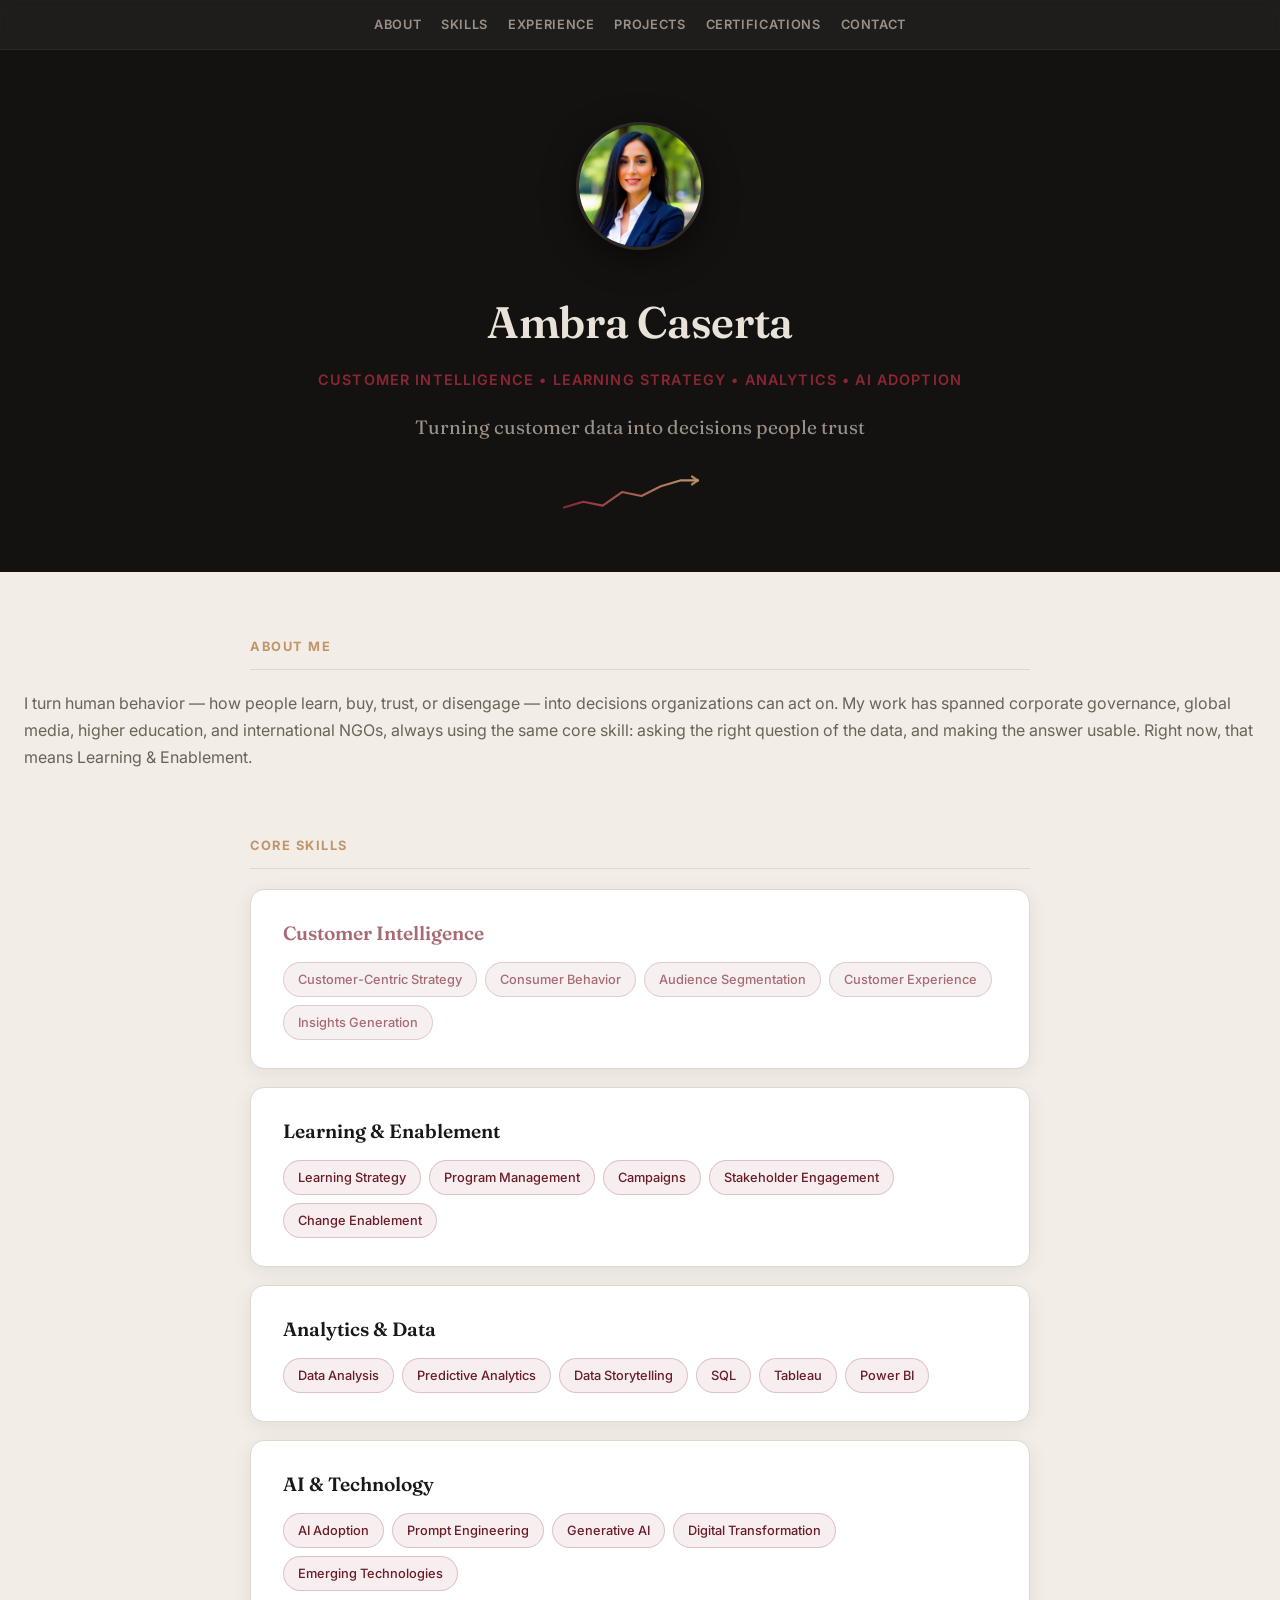
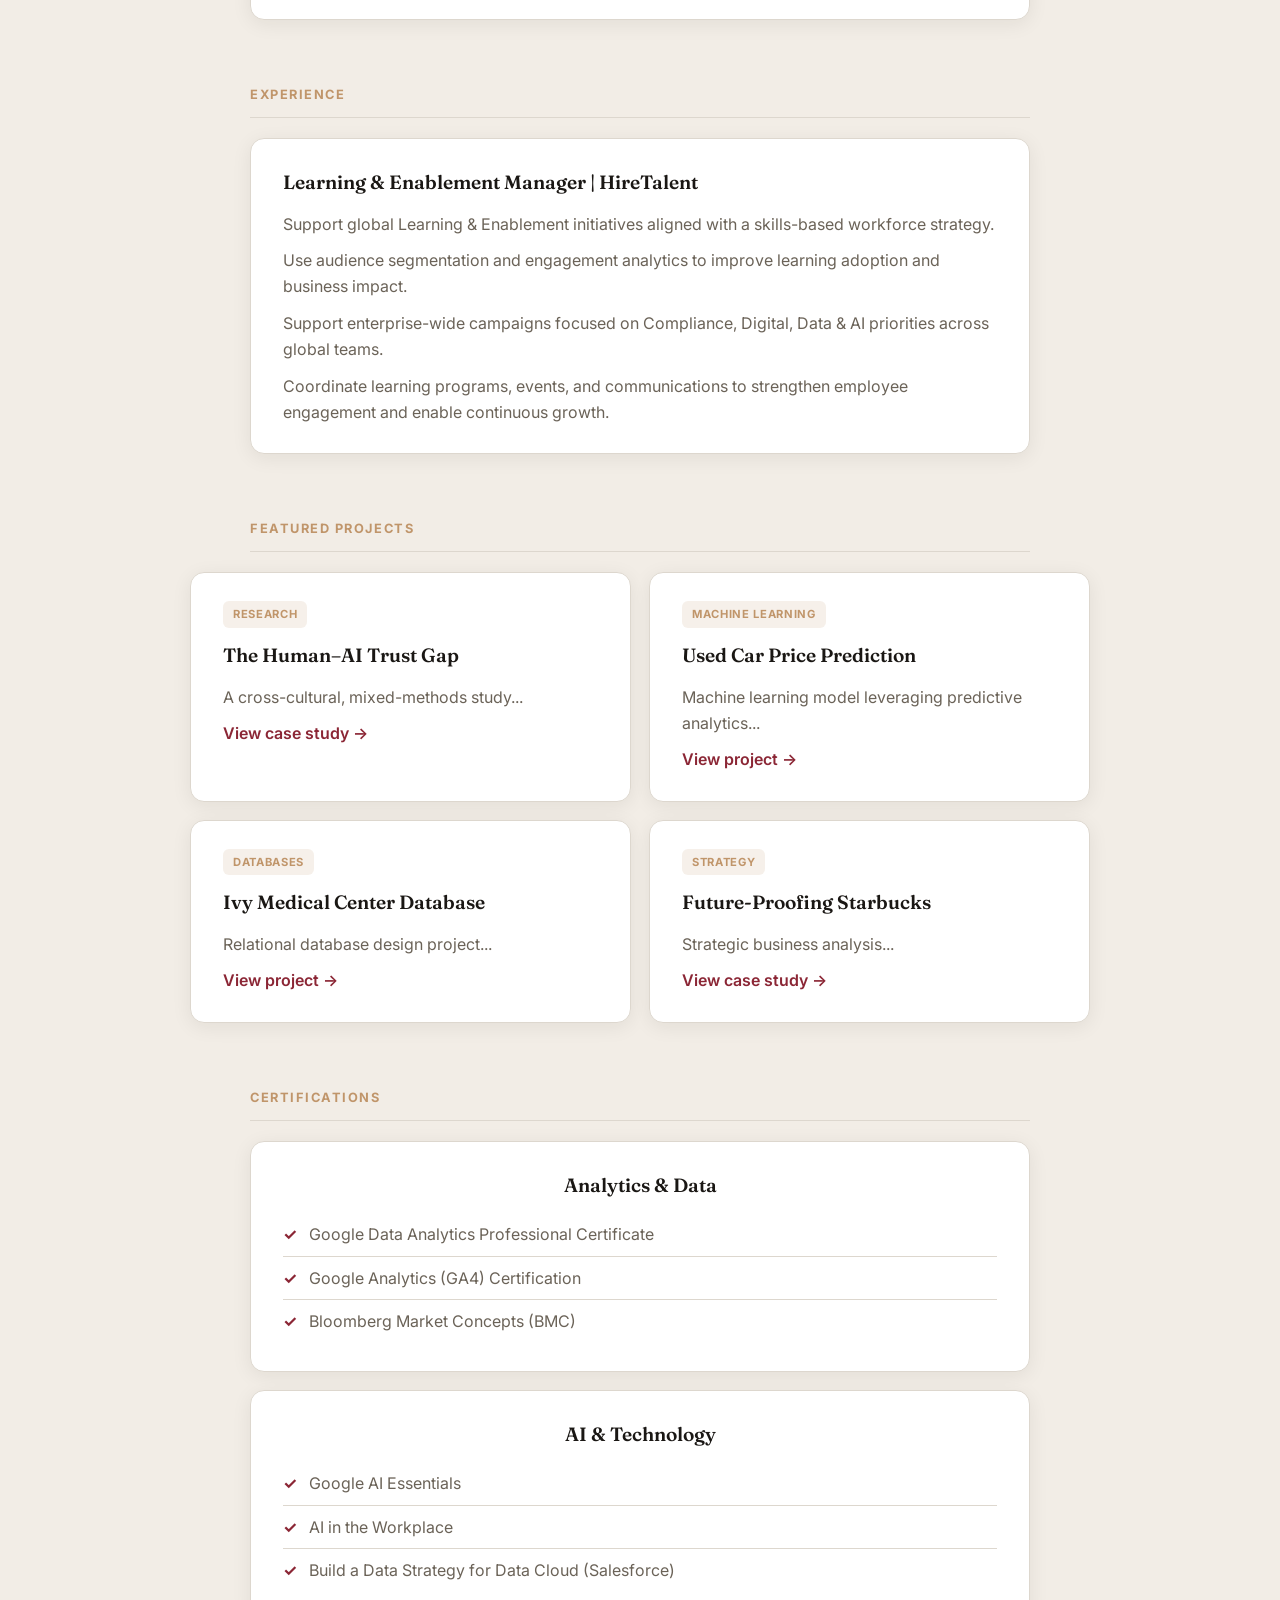
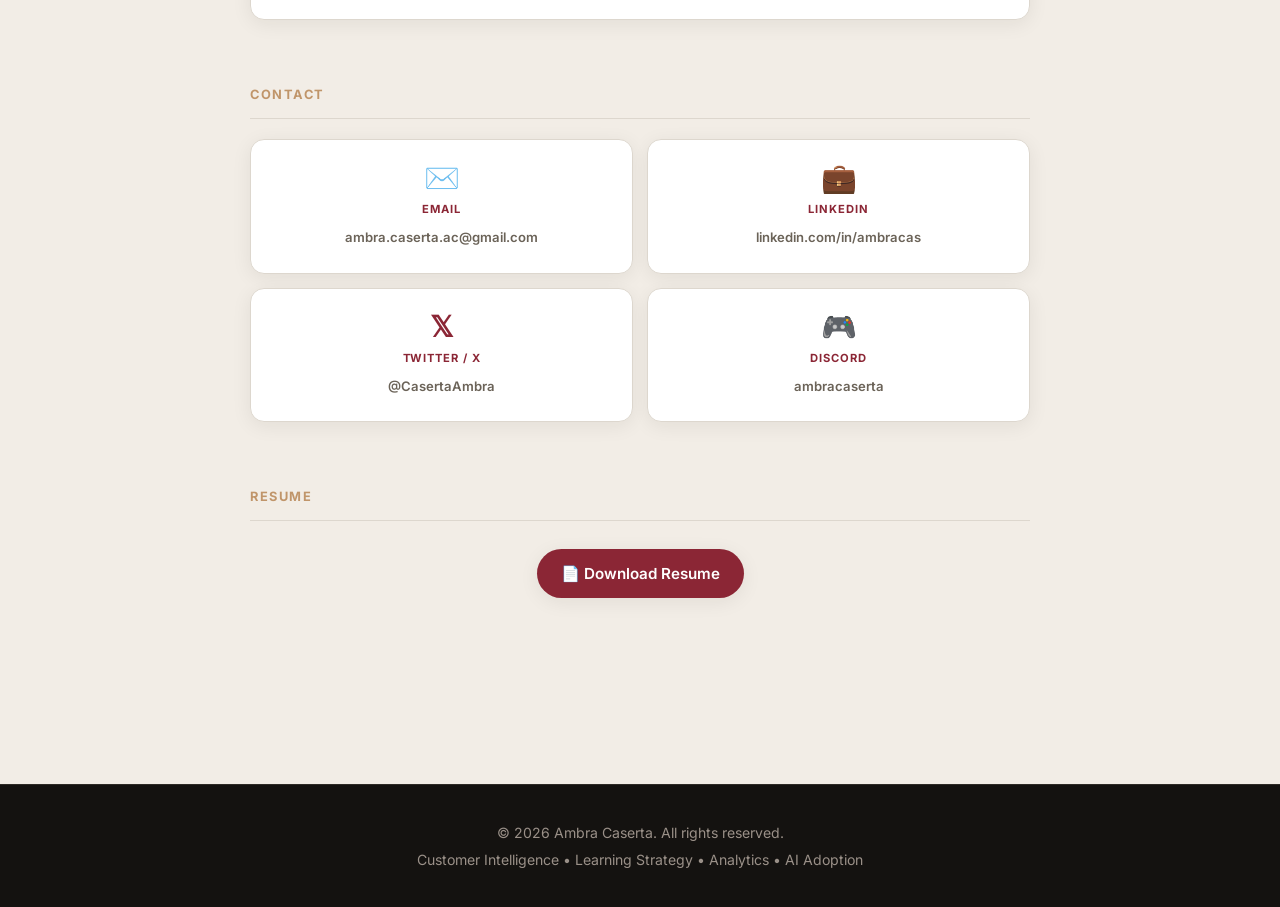
==== index.html @ 7930b27f "Update index.html" ====
<!DOCTYPE html>
<html lang="en">
<head>
  <meta charset="UTF-8">
  <meta name="viewport" content="width=device-width, initial-scale=1.0">
  <title>Ambra Caserta Portfolio</title>
  <link rel="stylesheet" href="styles.css">
</head>
<body>

  <!-- ── Navigation ── -->
  <nav class="site-nav">
    <div class="nav-inner">
      <div class="nav-links">
        <a href="#about">About</a>
        <a href="#skills">Skills</a>
        <a href="#experience">Experience</a>
        <a href="#projects">Projects</a>
        <a href="#certifications">Certifications</a>
        <a href="#contact">Contact</a>
      </div>
    </div>
  </nav>

  <!-- ── Hero (dark band) ── -->
  <div class="hero" id="top">
    <div class="hero-inner">
      <img src="HeadShot.png" alt="Ambra Caserta" class="profile-pic">
      <h1>Ambra Caserta</h1>
      <h2>Customer Intelligence • Learning Strategy • Analytics • AI Adoption</h2>
      <p>Turning customer data into decisions people trust</p>
    </div>
  </div>

  <!-- ── Light content area ── -->
  <div class="content-wrap">

    <!-- About -->
    <h3 id="about">About Me</h3>
    <div class="about-card">
  <p>I turn human behavior — how people learn, buy, trust, or disengage — into 
  decisions organizations can act on. My work has spanned corporate governance, 
  global media, higher education, and international NGOs, always using the same 
  core skill: asking the right question of the data, and making the answer 
  usable. Right now, that means Learning & Enablement.</p>
</div>

    <!-- Skills -->
<h3 id="skills">Core Skills</h3>

<!-- Customer Intelligence card — unique id for color targeting -->
<div class="project-card skills-card" id="skills-ci">
  <h4>Customer Intelligence</h4>
  <div class="pill-group">
    <span class="pill">Customer-Centric Strategy</span>
    <span class="pill">Consumer Behavior</span>
    <span class="pill">Audience Segmentation</span>
    <span class="pill">Customer Experience</span>
    <span class="pill">Insights Generation</span>
  </div>
</div>

    <div class="project-card skills-card">
      <h4>Learning &amp; Enablement</h4>
      <div class="pill-group">
        <span class="pill">Learning Strategy</span>
        <span class="pill">Program Management</span>
        <span class="pill">Campaigns</span>
        <span class="pill">Stakeholder Engagement</span>
        <span class="pill">Change Enablement</span>
      </div>
    </div>
    <div class="project-card skills-card">
      <h4>Analytics &amp; Data</h4>
      <div class="pill-group">
        <span class="pill">Data Analysis</span>
        <span class="pill">Predictive Analytics</span>
        <span class="pill">Data Storytelling</span>
        <span class="pill">SQL</span>
        <span class="pill">Tableau</span>
        <span class="pill">Power BI</span>
      </div>
    </div>
    <div class="project-card skills-card">
      <h4>AI &amp; Technology</h4>
      <div class="pill-group">
        <span class="pill">AI Adoption</span>
        <span class="pill">Prompt Engineering</span> 
        <span class="pill">Generative AI</span>
        <span class="pill">Digital Transformation</span>
        <span class="pill">Emerging Technologies</span>
      </div>
    </div>

    <!-- Experience -->
    <h3 id="experience">Experience</h3>
    <div class="project-card">
      <h4>Learning &amp; Enablement Manager | HireTalent</h4>
      <p>Support global Learning &amp; Enablement initiatives aligned with a skills-based workforce strategy.</p>
      <p>Use audience segmentation and engagement analytics to improve learning adoption and business impact.</p>
      <p>Support enterprise-wide campaigns focused on Compliance, Digital, Data &amp; AI priorities across global teams.</p>
      <p>Coordinate learning programs, events, and communications to strengthen employee engagement and enable continuous growth.</p>
    </div>

     <!-- Projects -->
<h3 id="projects">Featured Projects</h3>
<div class="project-grid">

  <div class="project-card">
    <span class="tag">Research</span>
    <h4>The Human–AI Trust Gap</h4>
    <p>A cross-cultural, mixed-methods study...</p>
    <p><a href="projects/human-ai-trust-gap.html">View case study →</a></p>
  </div>

  <div class="project-card">
    <span class="tag">Machine Learning</span>
    <h4>Used Car Price Prediction</h4>
    <p>Machine learning model leveraging predictive analytics...</p>
    <p><a href="projects/Used-Car-Price-Prediction.html">View project →</a></p>
  </div>

  <div class="project-card">
    <span class="tag">Databases</span>
    <h4>Ivy Medical Center Database</h4>
    <p>Relational database design project...</p>
    <p><a href="projects/Ivy-Medical-Center-Database.html">View project →</a></p>
  </div>

  <div class="project-card">
    <span class="tag">Strategy</span>
    <h4>Future-Proofing Starbucks</h4>
    <p>Strategic business analysis...</p>
    <p><a href="projects/Future-Proofing-Starbucks.html">View case study →</a></p>
  </div>

</div>


    <!-- Certifications -->
    <h3 id="certifications">Certifications</h3>
    <div class="project-card">
      <h4>Analytics &amp; Data</h4>
      <ul>
        <li>Google Data Analytics Professional Certificate</li>
        <li>Google Analytics (GA4) Certification</li>
        <li>Bloomberg Market Concepts (BMC)</li>
      </ul>
    </div>
    <div class="project-card">
      <h4>AI &amp; Technology</h4>
      <ul>
        <li>Google AI Essentials</li>
        <li>AI in the Workplace</li>
        <li>Build a Data Strategy for Data Cloud (Salesforce)</li>
      </ul>
    </div>

    <!-- Contact -->
    <h3 id="contact">Contact</h3>
    <div class="contact-grid">
      <a href="mailto:ambra.caserta.ac@gmail.com" class="contact-card">
        <span class="contact-icon">✉️</span>
        <span class="contact-label">Email</span>
        <span class="contact-value">ambra.caserta.ac@gmail.com</span>
      </a>
      <a href="https://www.linkedin.com/in/ambracas/" target="_blank" rel="noopener noreferrer" class="contact-card">
        <span class="contact-icon">💼</span>
        <span class="contact-label">LinkedIn</span>
        <span class="contact-value">linkedin.com/in/ambracas</span>
      </a>
      <a href="https://twitter.com/CasertaAmbra" target="_blank" rel="noopener noreferrer" class="contact-card">
        <span class="contact-icon">𝕏</span>
        <span class="contact-label">Twitter / X</span>
        <span class="contact-value">@CasertaAmbra</span>
      </a>
      <a href="https://discord.com/users/ambracaserta" target="_blank" rel="noopener noreferrer" class="contact-card">
        <span class="contact-icon">🎮</span>
        <span class="contact-label">Discord</span>
        <span class="contact-value">ambracaserta</span>
      </a>
    </div>

    <!-- Resume -->
    <h3>Resume</h3>
    <p>
      <a href="AmbraCaserta_Resume.pdf" download>📄 Download Resume</a>
    </p>

  </div><!-- end .content-wrap -->

  <footer>
    <p>© 2026 Ambra Caserta. All rights reserved.</p>
    <p>Customer Intelligence • Learning Strategy • Analytics • AI Adoption</p>
  </footer>

  <script src="script.js" defer></script>
</body>
</html>
---- styles.css ----
/* ===========================================================
   Ambra Caserta — Portfolio Stylesheet
   Theme: dark ink + warm parchment, balanced
   =========================================================== */

@import url('https://fonts.googleapis.com/css2?family=Fraunces:opsz,ital,wght@9..144,0,400;9..144,0,600;9..144,1,400;9..144,1,600&family=Inter:wght@400;500;600;700&display=swap');

:root {
  /* ── Core palette ── */
  --bg:           #F2EDE6;        /* warm parchment — light sections */
  --bg-dark:      #141210;        /* near black — dark sections */
  --bg-card:      #FFFFFF;        /* card surface on light bg */
  --bg-card-dark: #1e1b18;        /* card surface on dark bg */

  /* ── Text ── */
  --ink:          #1a1714;        /* primary text on light */
  --ink-light:    #e8e2d9;        /* primary text on dark */
  --ink-soft:     #6b6358;        /* secondary text on light */
  --ink-soft-dark:#9a9088;        /* secondary text on dark */

  /* ── Accents ── */
  --crimson:      #8b2635;        /* deep rose/crimson */
  --crimson-dark: #6b1c28;        /* hover crimson */
  --amber:        #c0956a;        /* warm sand accent */

  /* ── Borders & shadows ── */
  --border:       #ddd7ce;        /* light section border */
  --border-dark:  #2e2a26;        /* dark section border */
  --shadow:       0 4px 20px rgba(26, 23, 20, 0.07);
  --shadow-hover: 0 10px 30px rgba(26, 23, 20, 0.13);

  --radius:       14px;
  --max-width:    780px;
}

* {
  box-sizing: border-box;
}

body {
  margin: 0;
  padding: 0;
  background: var(--bg);
  color: var(--ink);
  font-family: 'Inter', -apple-system, BlinkMacSystemFont, sans-serif;
  line-height: 1.65;
  font-size: 16px;
}

/* ── Main content wrapper (light sections) ── */
.content-wrap {
  padding: 0 24px 80px;
}

/* ============================================================
   HERO — dark band
   ============================================================ */

.hero {
  background: var(--bg-dark);
  color: var(--ink-light);
  padding: 72px 24px 56px;
  text-align: center;
  position: relative;
}

.hero-inner {
  max-width: var(--max-width);
  margin: 0 auto;
}

.profile-pic {
  width: 128px;
  height: 128px;
  border-radius: 50%;
  object-fit: cover;
  border: 3px solid #2e2a26;
  box-shadow: 0 8px 32px rgba(0,0,0,0.5);
  margin-bottom: 28px;
}

.hero h1 {
  font-family: 'Fraunces', Georgia, serif;
  font-size: 2.75rem;
  font-weight: 600;
  margin: 0 0 10px;
  letter-spacing: -0.01em;
  color: var(--ink-light);
}

.hero h2 {
  font-family: 'Inter', sans-serif;
  font-size: 0.9rem;
  font-weight: 600;
  text-transform: uppercase;
  letter-spacing: 0.08em;
  color: var(--crimson);
  margin: 0 0 20px;
  text-align: center;
  width: 100%;
}

.hero > .hero-inner > p {
  font-family: 'Fraunces', Georgia, serif;
  font-style: normal;
  font-size: 1.2rem;
  color: var(--ink-soft-dark);
  max-width: 480px;
  margin: 0 auto;
}

/* ============================================================
   STICKY NAV — dark
   ============================================================ */

.site-nav {
  position: sticky;
  top: 0;
  z-index: 100;
  background: rgba(20, 18, 16, 0.95);
  backdrop-filter: blur(6px);
  border-bottom: 1px solid var(--border-dark);
}

.nav-inner {
  max-width: var(--max-width);
  margin: 0 auto;
  padding: 14px 24px;
  display: flex;
  align-items: center;
  justify-content: center;
}

.nav-brand {
  font-family: 'Fraunces', Georgia, serif;
  font-weight: 600;
  font-size: 1.1rem;
  color: var(--ink-light);
  border-bottom: none;
}

.nav-links {
  display: flex;
  gap: 20px;
  overflow-x: auto;
}

.nav-links a {
  font-family: 'Inter', sans-serif;
  font-size: 0.8rem;
  font-weight: 600;
  text-transform: uppercase;
  letter-spacing: 0.05em;
  color: var(--ink-soft-dark);
  border-bottom: none;
  white-space: nowrap;
  text-decoration: none;
  transition: color 0.2s ease;
}

.nav-links a:hover {
  color: var(--crimson);
}

h3, .hero {
  scroll-margin-top: 76px;
}

/* ============================================================
   SECTION HEADINGS — light bg
   ============================================================ */
h3 {
  max-width: var(--max-width);
  margin: 64px auto 20px;
  font-family: 'Inter', sans-serif;
  font-size: 0.8rem;
  font-weight: 700;
  text-transform: uppercase;
  letter-spacing: 0.12em;
  color: var(--amber);
  padding-bottom: 12px;
  border-bottom: 1px solid var(--border);
}

/* ============================================================
   CARDS — on light background
   ============================================================ */

.project-card {
  max-width: var(--max-width);
  margin: 0 auto 18px;
  background: var(--bg-card);
  border: 1px solid var(--border);
  border-radius: var(--radius);
  padding: 28px 32px;
  box-shadow: var(--shadow);
  transition: box-shadow 0.25s ease, transform 0.25s ease;
}

.project-card:hover {
  box-shadow: var(--shadow-hover);
  transform: translateY(-2px);
}

.project-card h4 {
  font-family: 'Fraunces', Georgia, serif;
  font-size: 1.2rem;
  font-weight: 600;
  margin: 0 0 12px;
  color: var(--ink);
}

.project-card p {
  font-style: normal;
  font-family: 'Inter', sans-serif;
  color: var(--ink-soft);
  margin: 0 0 10px;
}

.project-card p:last-child {
  margin-bottom: 0;
}

/* ============================================================
   ABOUT / CONTACT body paragraphs
   ============================================================ */

.content-wrap > p {
  max-width: var(--max-width);
  margin: 0 auto 18px;
  color: var(--ink-soft);
  background: var(--bg-card);
  border: 1px solid var(--border);
  border-radius: var(--radius);
  padding: 24px 32px;
  box-shadow: var(--shadow);
  font-style: normal;
  font-family: 'Inter', sans-serif;
}

/* ---------- About card ---------- */
.about-card {
  text-align: center;
}

.about-card p {
  font-style: normal;
  font-family: 'Inter', sans-serif;
  text-align: left;
  font-size: 1rem;
  line-height: 1.7;
  color: var(--ink-soft);
}

/* ============================================================
   LINKS
   ============================================================ */

a {
  color: var(--crimson);
  text-decoration: none;
  font-weight: 600;
  border-bottom: 1px solid transparent;
  transition: color 0.2s ease, border-color 0.2s ease;
}

a:hover {
  color: var(--crimson-dark);
  border-color: var(--crimson-dark);
}

/* Button-style links */
.content-wrap > p:has(> a) {
  background: none;
  border: none;
  box-shadow: none;
  text-align: center;
  padding: 8px 0;
}

.content-wrap > p > a {
  display: inline-flex;
  align-items: center;
  gap: 8px;
  background: var(--crimson);
  color: #fff !important;
  padding: 12px 24px;
  border-radius: 999px;
  font-size: 0.95rem;
  border: none !important;
  box-shadow: var(--shadow);
  transition: background 0.2s ease, box-shadow 0.2s ease, transform 0.2s ease;
}

.content-wrap > p > a:hover {
  background: var(--crimson-dark);
  box-shadow: var(--shadow-hover);
  transform: translateY(-1px);
}

/* ============================================================
   CERTIFICATIONS LIST
   ============================================================ */

.project-card ul {
  list-style: none;
  margin: 0;
  padding: 0;
}

.project-card li {
  position: relative;
  padding: 8px 0 8px 26px;
  color: var(--ink-soft);
  border-bottom: 1px solid var(--border);
}

.project-card li:last-child {
  border-bottom: none;
}

.project-card li::before {
  content: "✓";
  position: absolute;
  left: 0;
  color: var(--crimson);
  font-weight: 700;
}

.cert-group {
  font-family: 'Inter', sans-serif;
  font-size: 0.78rem;
  font-weight: 700;
  text-transform: uppercase;
  letter-spacing: 0.08em;
  color: var(--crimson);
  margin: 20px 0 6px;
}
#certifications ~ .project-card h4 {
  text-align: center;
}

/* ============================================================
   SKILL PILLS
   ============================================================ */

.pill-group {
  display: flex;
  text-align: left;
  justify-content: flex-start;
  flex-wrap: wrap;
  gap: 8px;
}

.pill {
  font-family: 'Inter', sans-serif;
  font-size: 0.8rem;
  font-weight: 500;
  color: var(--crimson-dark);
  background: rgba(139, 38, 53, 0.08);
  border: 1px solid rgba(139, 38, 53, 0.22);
  border-radius: 999px;
  padding: 6px 14px;
}

/* ---------- Customer Intelligence pill color ---------- */
.skills-card:nth-of-type(1) .pill {
  color: #A86B74;
  background: rgba(168, 107, 116, 0.10);
  border: 1px solid rgba(168, 107, 116, 0.28);
}

/* Customer Intelligence card specific color */
#skills-ci .pill {
  color: #A86B74;
  background: rgba(168, 107, 116, 0.10);
  border: 1px solid rgba(168, 107, 116, 0.28);
}

#skills-ci h4 {
  color: #A86B74;
}

/* ============================================================
   PROJECT GRID
   ============================================================ */

.project-grid {
  max-width: 900px;
  margin: 0 auto;
  display: grid;
  grid-template-columns: repeat(2, 1fr);
  gap: 18px;
}

.project-grid .project-card {
  max-width: none;
  margin: 0;
  display: flex;
  flex-direction: column;
}

.tag {
  align-self: flex-start;
  font-family: 'Inter', sans-serif;
  font-size: 0.7rem;
  font-weight: 700;
  text-transform: uppercase;
  letter-spacing: 0.06em;
  color: var(--amber);
  background: rgba(192, 149, 106, 0.14);
  border-radius: 6px;
  padding: 4px 10px;
  margin-bottom: 12px;
}

/* ============================================================
   CONTACT GRID
   ============================================================ */

.contact-grid {
  max-width: var(--max-width);
  margin: 0 auto 18px;
  display: grid;
  grid-template-columns: repeat(2, 1fr);
  gap: 14px;
}

.contact-card {
  display: flex;
  flex-direction: column;
  align-items: center;
  gap: 8px;
  background: var(--bg-card);
  border: 1px solid var(--border);
  border-radius: var(--radius);
  padding: 24px 16px;
  box-shadow: var(--shadow);
  text-align: center;
  text-decoration: none;
  transition: box-shadow 0.25s ease, transform 0.25s ease, border-color 0.25s ease;
}

.contact-card:hover {
  box-shadow: var(--shadow-hover);
  transform: translateY(-3px);
  border-color: var(--crimson);
}

.contact-icon {
  font-size: 1.8rem;
  line-height: 1;
}

.contact-label {
  font-family: 'Inter', sans-serif;
  font-size: 0.7rem;
  font-weight: 700;
  text-transform: uppercase;
  letter-spacing: 0.08em;
  color: var(--crimson);
}

.contact-value {
  font-family: 'Inter', sans-serif;
  font-size: 0.82rem;
  color: var(--ink-soft);
  word-break: break-all;
}

/* ============================================================
   SCROLL REVEAL
   ============================================================ */

.reveal {
  opacity: 0;
  transform: translateY(24px);
  transition: opacity 0.6s ease, transform 0.6s ease;
}

.reveal.is-visible {
  opacity: 1;
  transform: translateY(0);
}

/* ============================================================
   ENTRANCE ANIMATIONS
   ============================================================ */

@keyframes fadeUp {
  from { opacity: 0; transform: translateY(16px); }
  to   { opacity: 1; transform: translateY(0); }
}

.hero-inner > * {
  opacity: 0;
  animation: fadeUp 0.7s ease forwards;
}

.hero-inner > img.profile-pic { animation-delay: 0.05s; }
.hero-inner > h1               { animation-delay: 0.15s; }
.hero-inner > h2               { animation-delay: 0.25s; }
.hero-inner > p                { animation-delay: 0.35s; }
.hero-inner > .sparkline       { animation-delay: 0.50s; }

/* ---------- Sparkline ---------- */

.sparkline {
  display: block;
  width: 160px;
  height: 44px;
  margin: 28px auto 0;
  overflow: visible;
}

.spark-line {
  stroke-dasharray: 260;
  stroke-dashoffset: 260;
  animation: drawLine 1.6s ease forwards;
  animation-delay: 0.8s;
}

.spark-arrow {
  opacity: 0;
  animation: fadeIn 0.3s ease forwards;
  animation-delay: 2.3s;  /* fires exactly when line finishes */
}

@keyframes drawLine {
  to { stroke-dashoffset: 0; }
}

@keyframes fadeIn {
  to { opacity: 1; }
}

/* ============================================================
   FOOTER
   ============================================================ */

footer {
  background: var(--bg-dark);
  color: var(--ink-soft-dark);
  margin-top: 80px;
  padding: 32px 24px;
  text-align: center;
  border-top: 1px solid var(--border-dark);
}

footer p {
  margin: 4px 0;
  font-size: 0.88rem;
}

/* ============================================================
   RESPONSIVE
   ============================================================ */

@media (max-width: 750px) {
  .project-grid {
    grid-template-columns: 1fr;
    max-width: var(--max-width);
  }
  .nav-links { gap: 14px; }
  .contact-grid { grid-template-columns: 1fr; }
}

@media (max-width: 600px) {
  .hero { padding: 48px 24px 40px; }
  .hero h1 { font-size: 2.1rem; }
  .project-card { padding: 22px 20px; }
}

/* ============================================================
   ACCESSIBILITY
   ============================================================ */

a:focus-visible,
:focus-visible {
  outline: 2px solid var(--amber);
  outline-offset: 2px;
}

@media (prefers-reduced-motion: reduce) {
  * { transition: none !important; animation: none !important; }
  .hero-inner > *, .reveal {
    opacity: 1 !important;
    transform: none !important;
  }
  .sparkline path { stroke-dashoffset: 0 !important; }
}
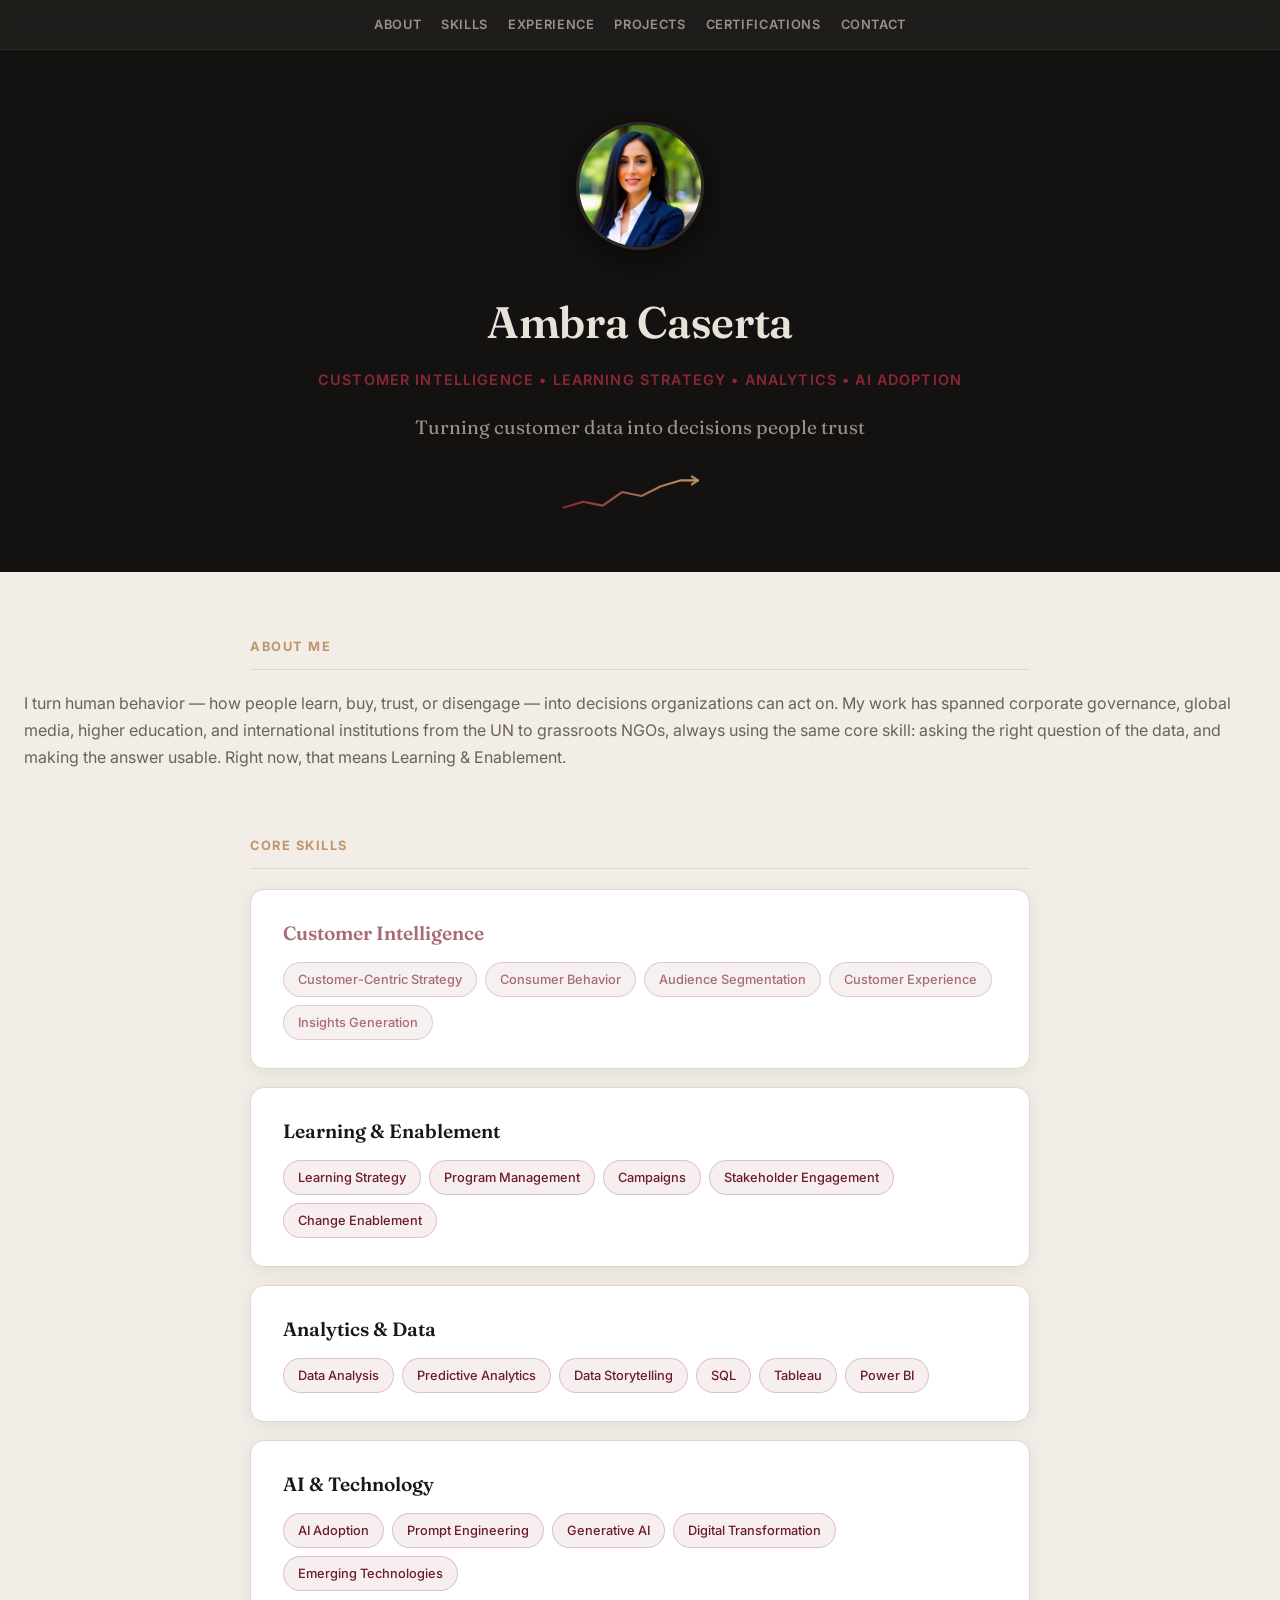
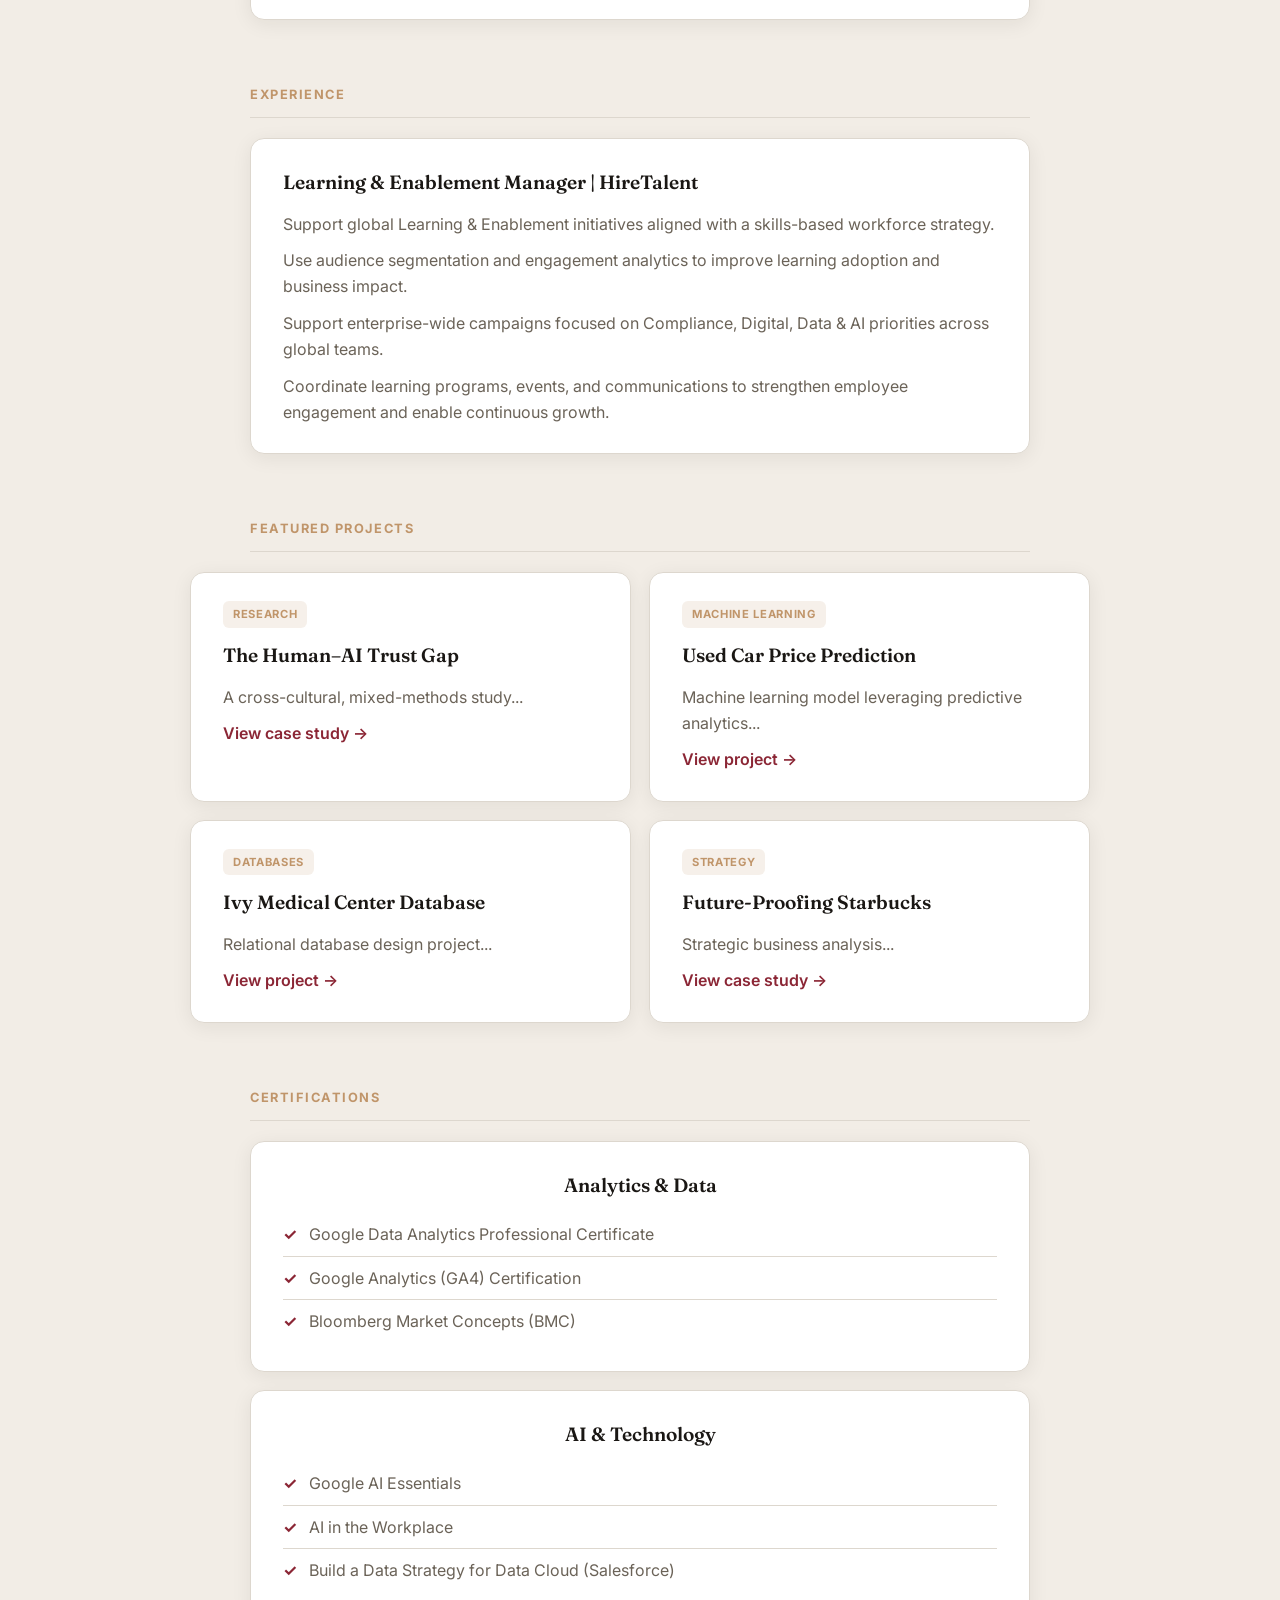
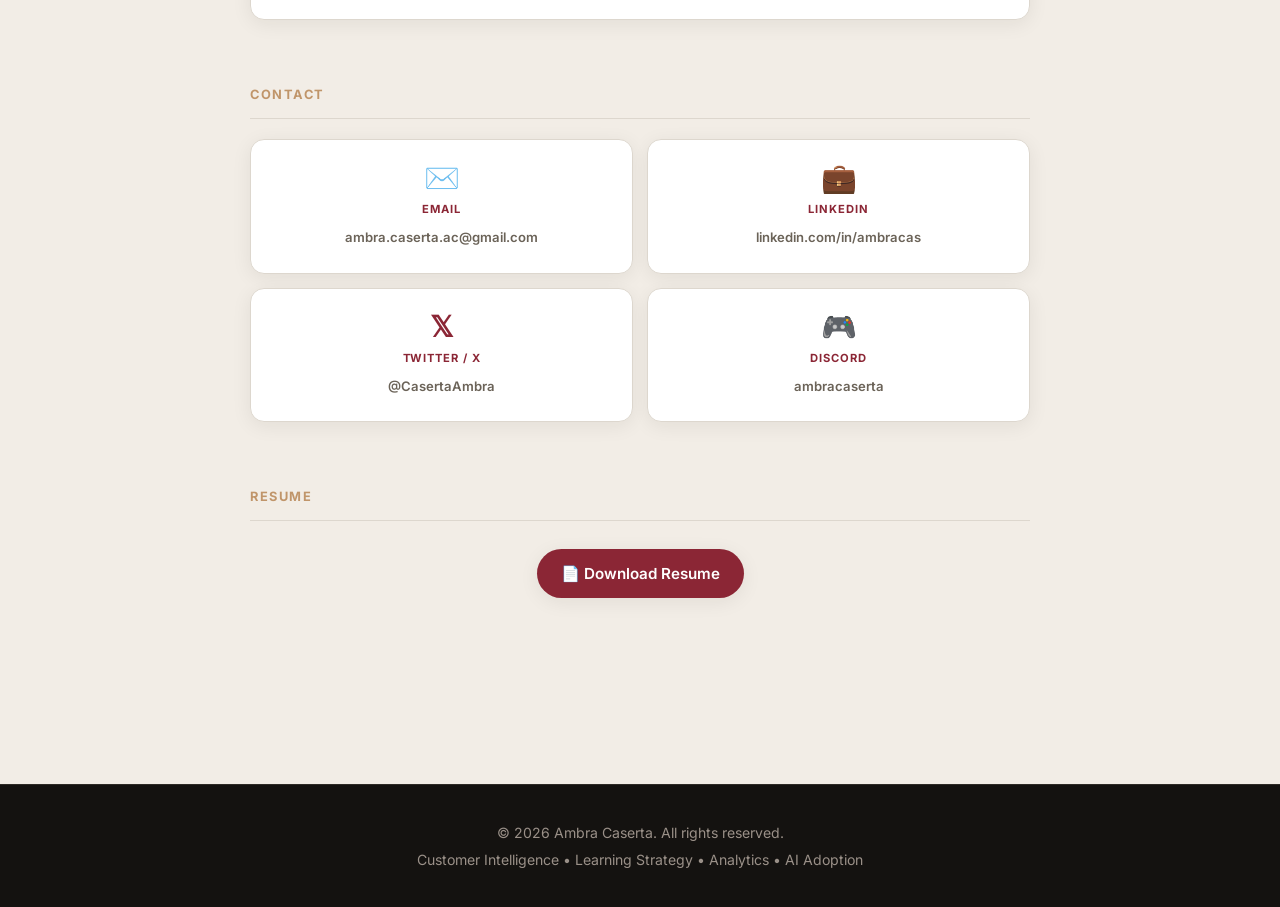
==== commit 50bccf0b: "Update index.html" ====
--- a/index.html
+++ b/index.html
@@ -40,9 +40,10 @@
     <div class="about-card">
   <p>I turn human behavior — how people learn, buy, trust, or disengage — into 
   decisions organizations can act on. My work has spanned corporate governance, 
-  global media, higher education, and international NGOs, always using the same 
-  core skill: asking the right question of the data, and making the answer 
-  usable. Right now, that means Learning & Enablement.</p>
+  global media, higher education, and international institutions from the UN to 
+  grassroots NGOs, always using the same core skill: asking the right question 
+  of the data, and making the answer usable. Right now, that means Learning & 
+  Enablement.</p>
 </div>
 
     <!-- Skills -->
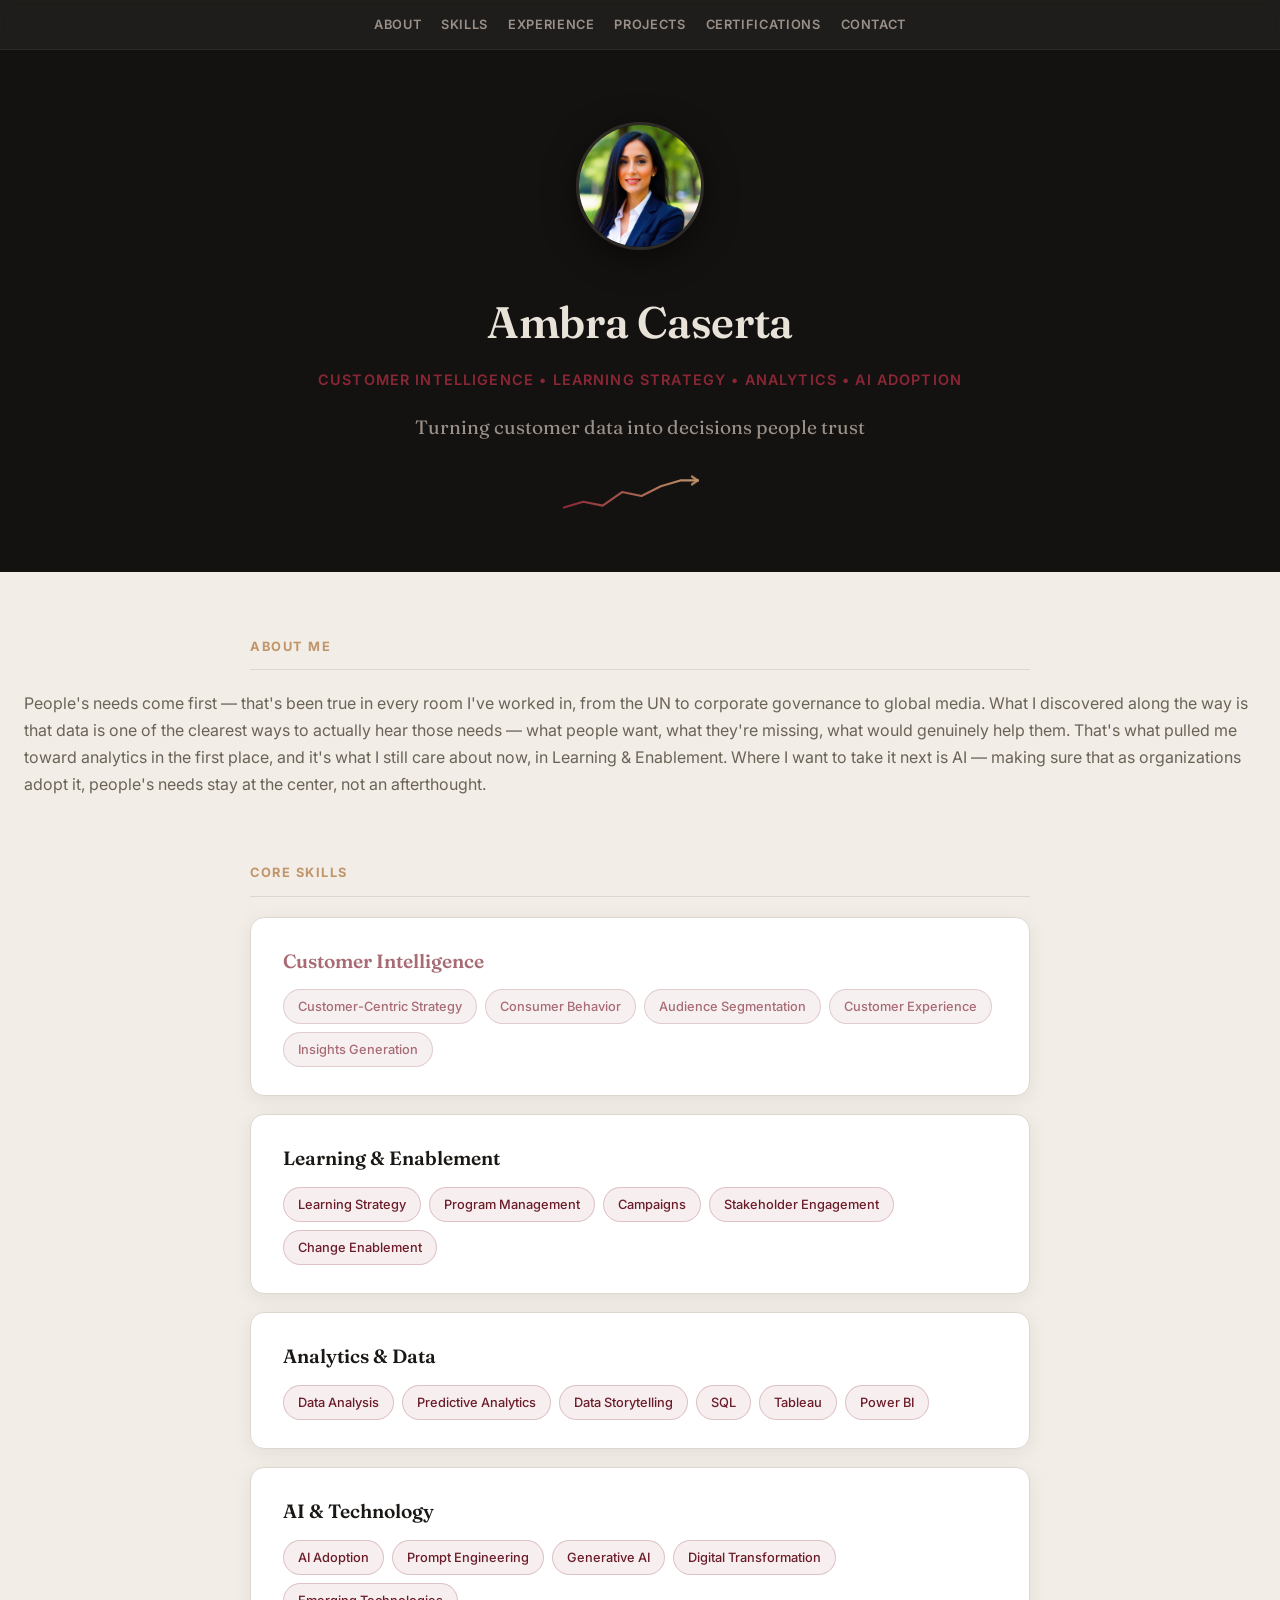
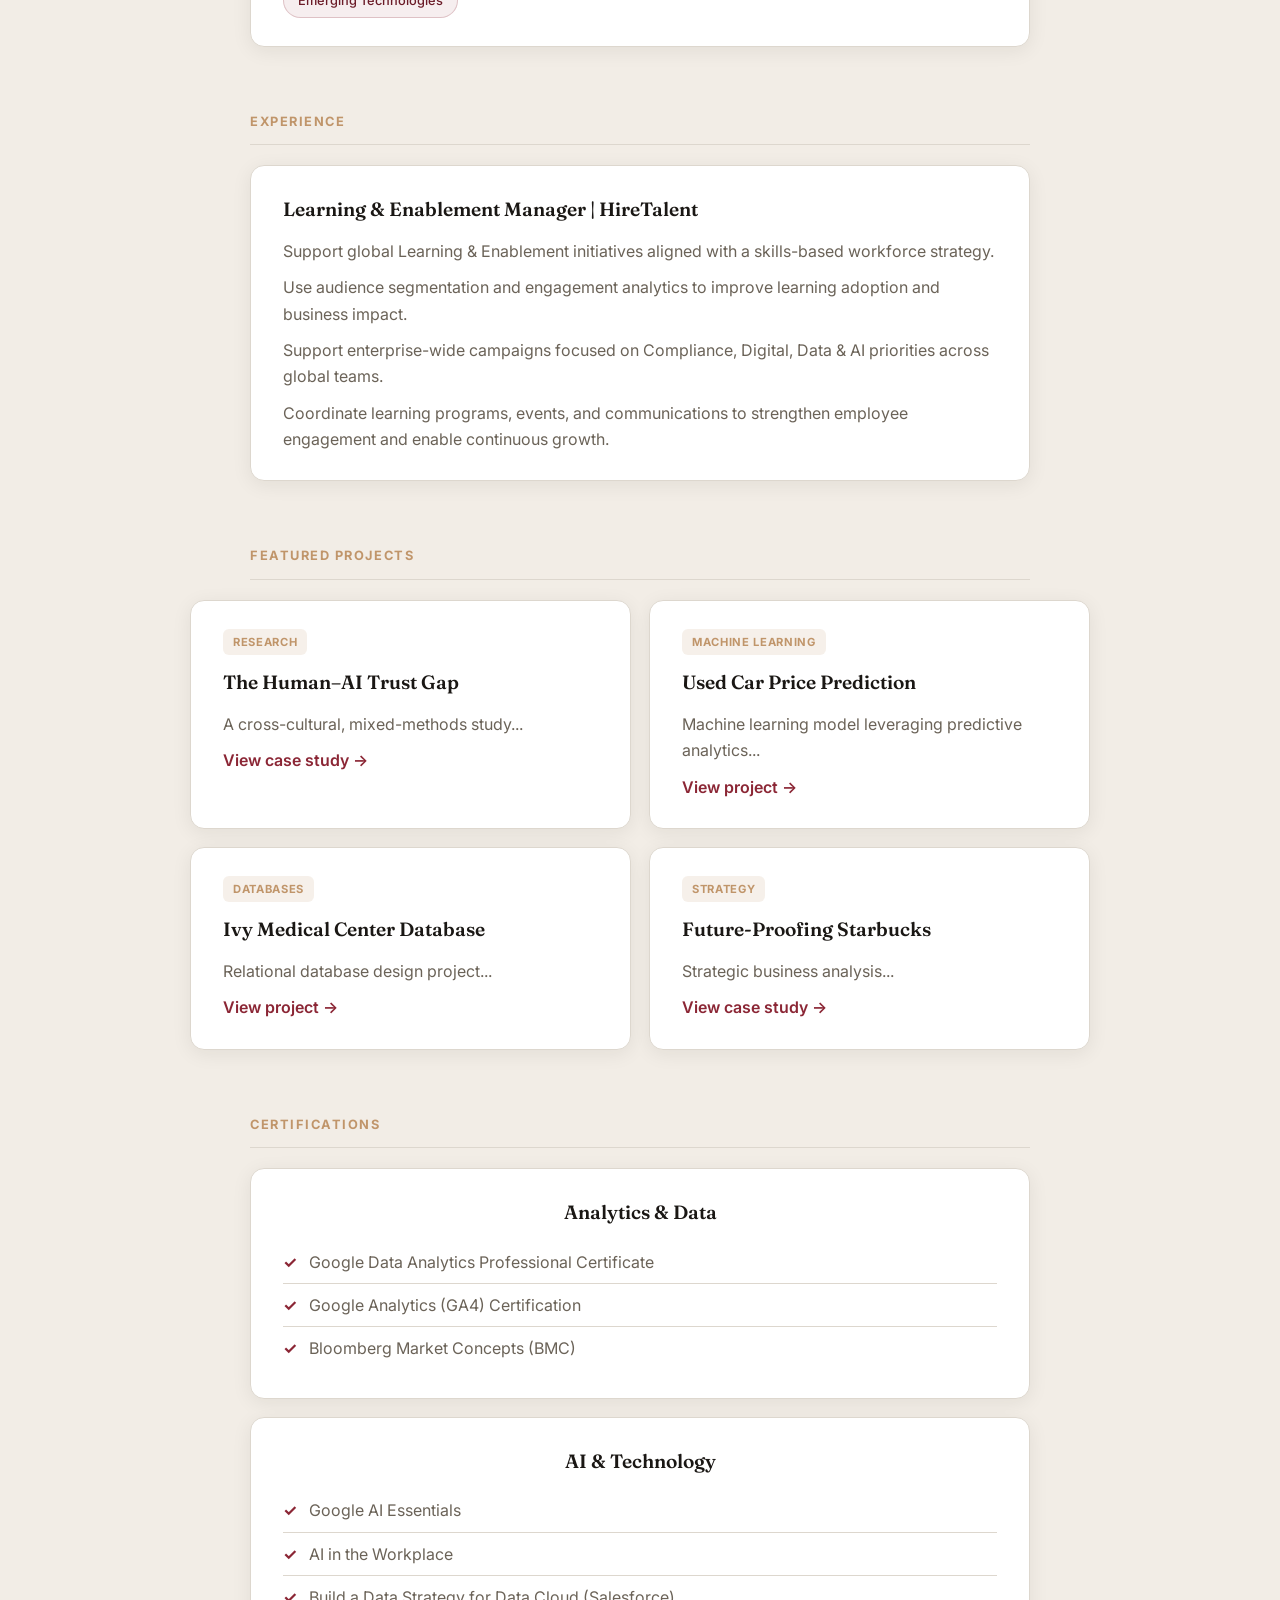
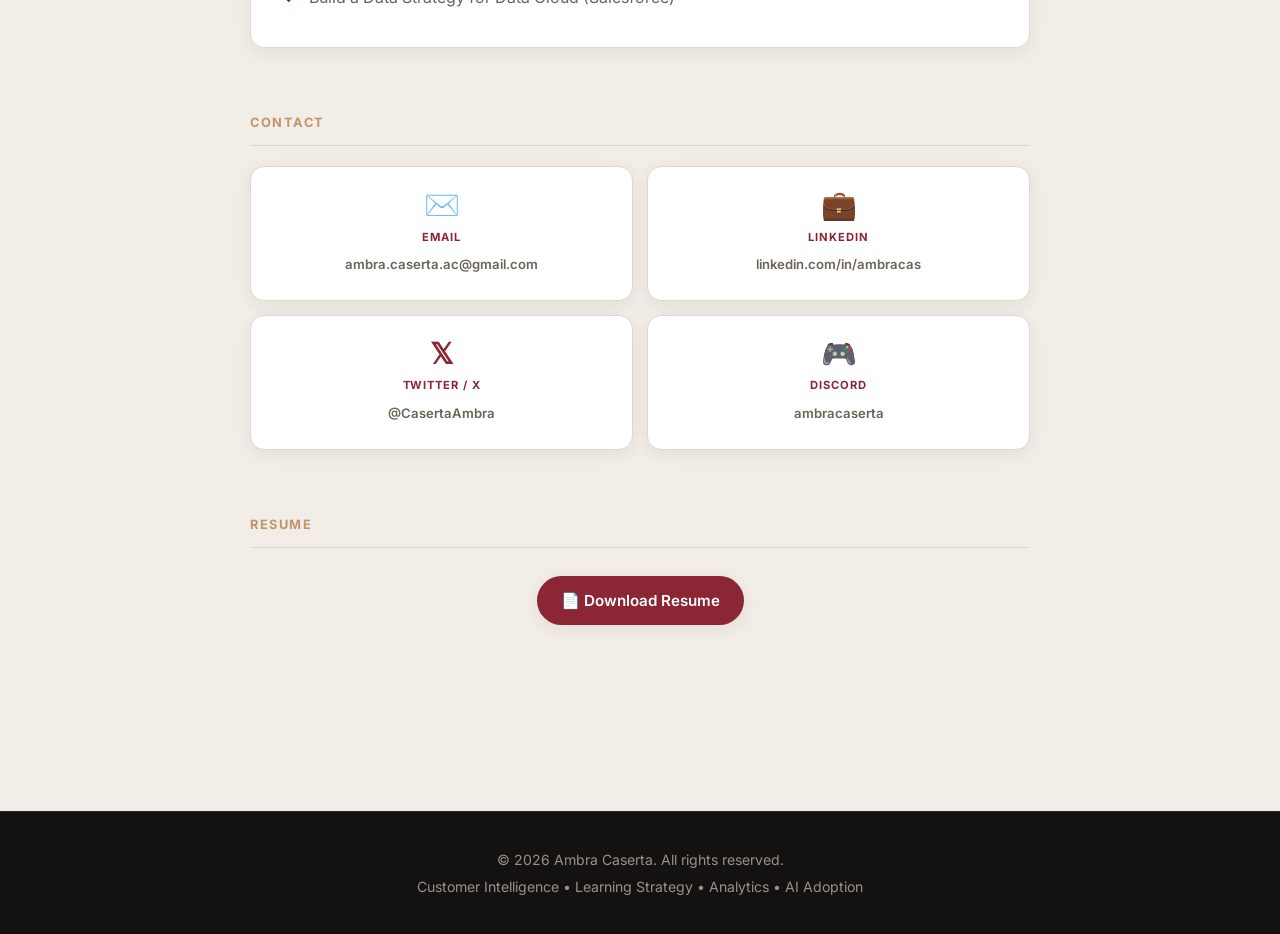
==== commit f41f134f: "Update index.html" ====
--- a/index.html
+++ b/index.html
@@ -36,15 +36,18 @@
   <div class="content-wrap">
 
     <!-- About -->
-    <h3 id="about">About Me</h3>
-    <div class="about-card">
-  <p>I turn human behavior — how people learn, buy, trust, or disengage — into 
-  decisions organizations can act on. My work has spanned corporate governance, 
-  global media, higher education, and international institutions from the UN to 
-  grassroots NGOs, always using the same core skill: asking the right question 
-  of the data, and making the answer usable. Right now, that means Learning & 
-  Enablement.</p>
+   <h3 id="about">About Me</h3>
+<div class="about-card">
+  <p>People's needs come first — that's been true in every room I've worked 
+  in, from the UN to corporate governance to global media. What I discovered 
+  along the way is that data is one of the clearest ways to actually hear 
+  those needs — what people want, what they're missing, what would genuinely 
+  help them. That's what pulled me toward analytics in the first place, and 
+  it's what I still care about now, in Learning & Enablement. Where I want to 
+  take it next is AI — making sure that as organizations adopt it, people's 
+  needs stay at the center, not an afterthought.</p>
 </div>
+
 
     <!-- Skills -->
 <h3 id="skills">Core Skills</h3>
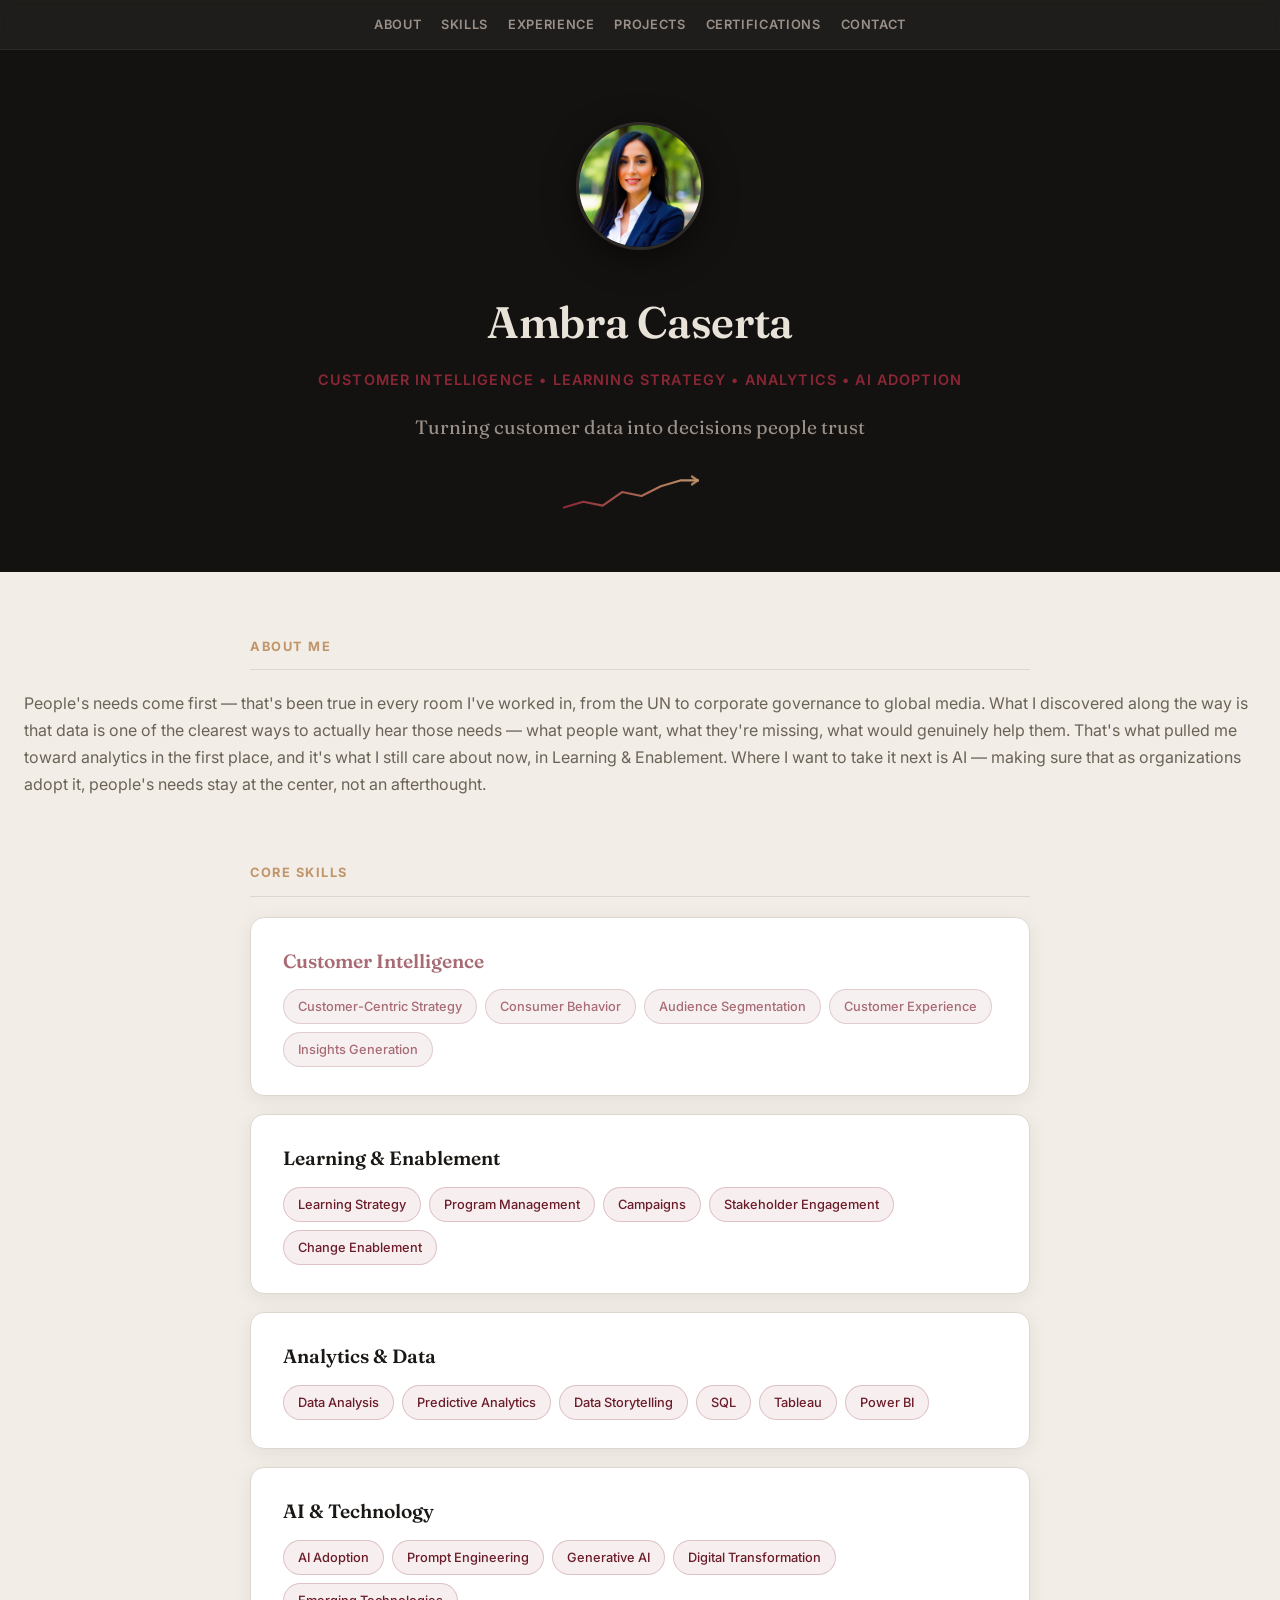
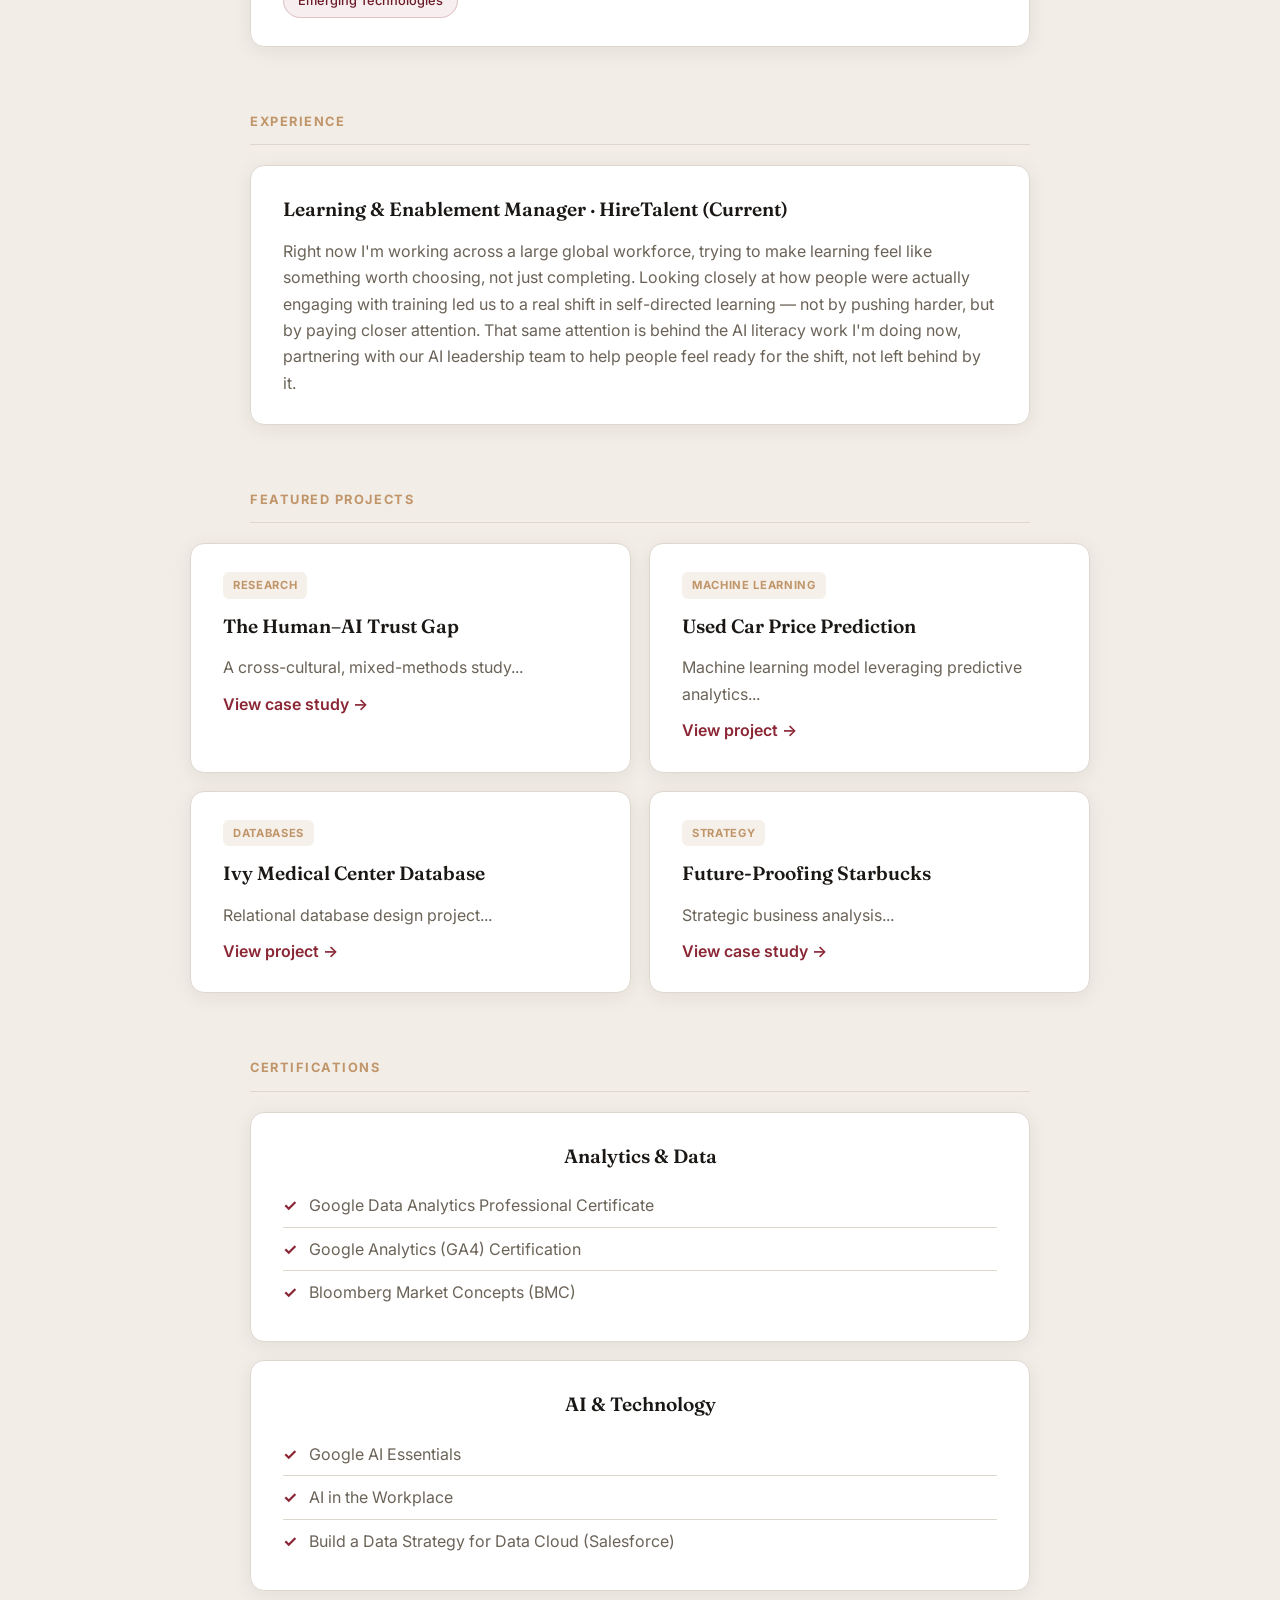
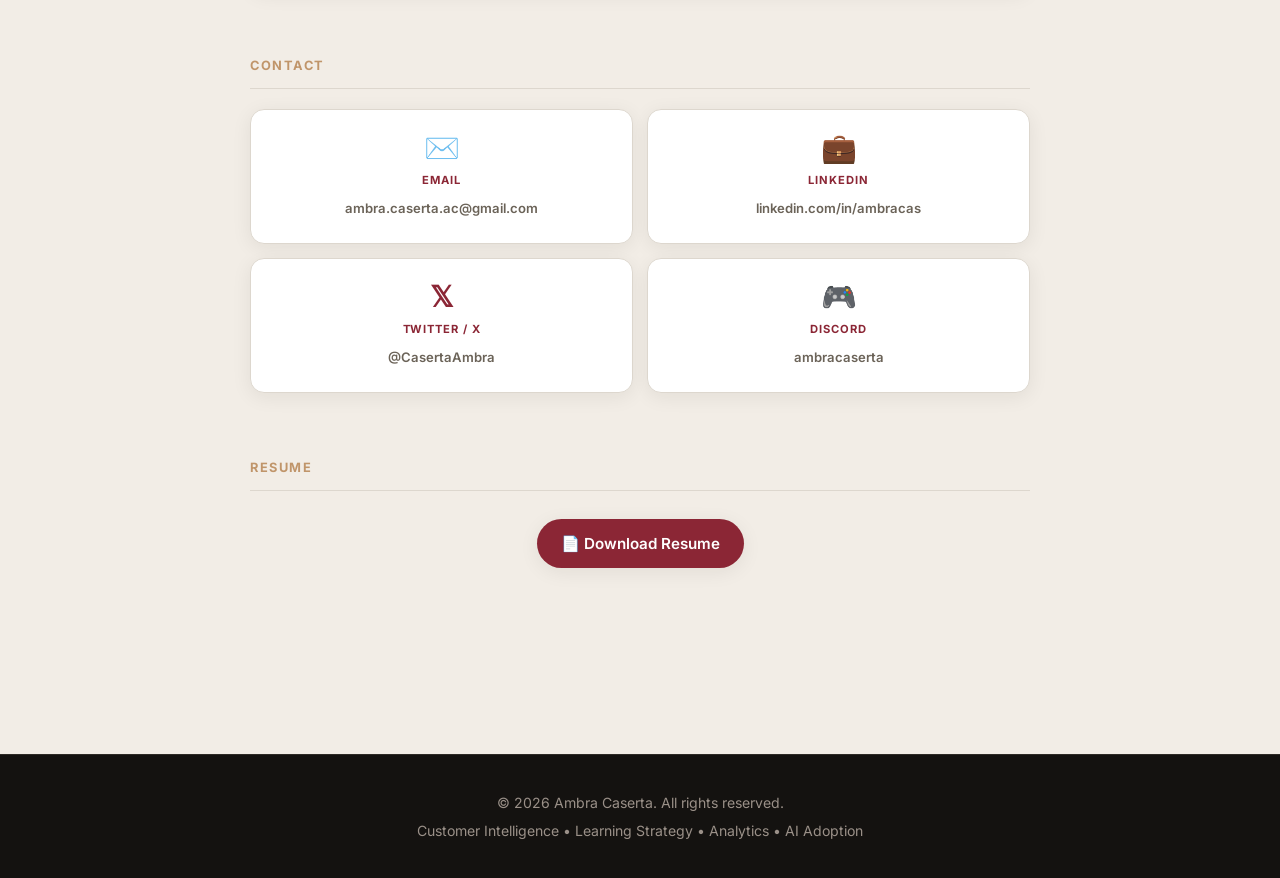
==== commit 001826f1: "Update index.html" ====
--- a/index.html
+++ b/index.html
@@ -98,13 +98,16 @@
 
     <!-- Experience -->
     <h3 id="experience">Experience</h3>
-    <div class="project-card">
-      <h4>Learning &amp; Enablement Manager | HireTalent</h4>
-      <p>Support global Learning &amp; Enablement initiatives aligned with a skills-based workforce strategy.</p>
-      <p>Use audience segmentation and engagement analytics to improve learning adoption and business impact.</p>
-      <p>Support enterprise-wide campaigns focused on Compliance, Digital, Data &amp; AI priorities across global teams.</p>
-      <p>Coordinate learning programs, events, and communications to strengthen employee engagement and enable continuous growth.</p>
-    </div>
+  <div class="project-card">
+  <h4>Learning & Enablement Manager · HireTalent (Current)</h4>
+  <p>Right now I'm working across a large global workforce, trying to make 
+  learning feel like something worth choosing, not just completing. Looking 
+  closely at how people were actually engaging with training led us to a real 
+  shift in self-directed learning — not by pushing harder, but by paying 
+  closer attention. That same attention is behind the AI literacy work I'm 
+  doing now, partnering with our AI leadership team to help people feel ready 
+  for the shift, not left behind by it.</p>
+</div>
 
      <!-- Projects -->
 <h3 id="projects">Featured Projects</h3>
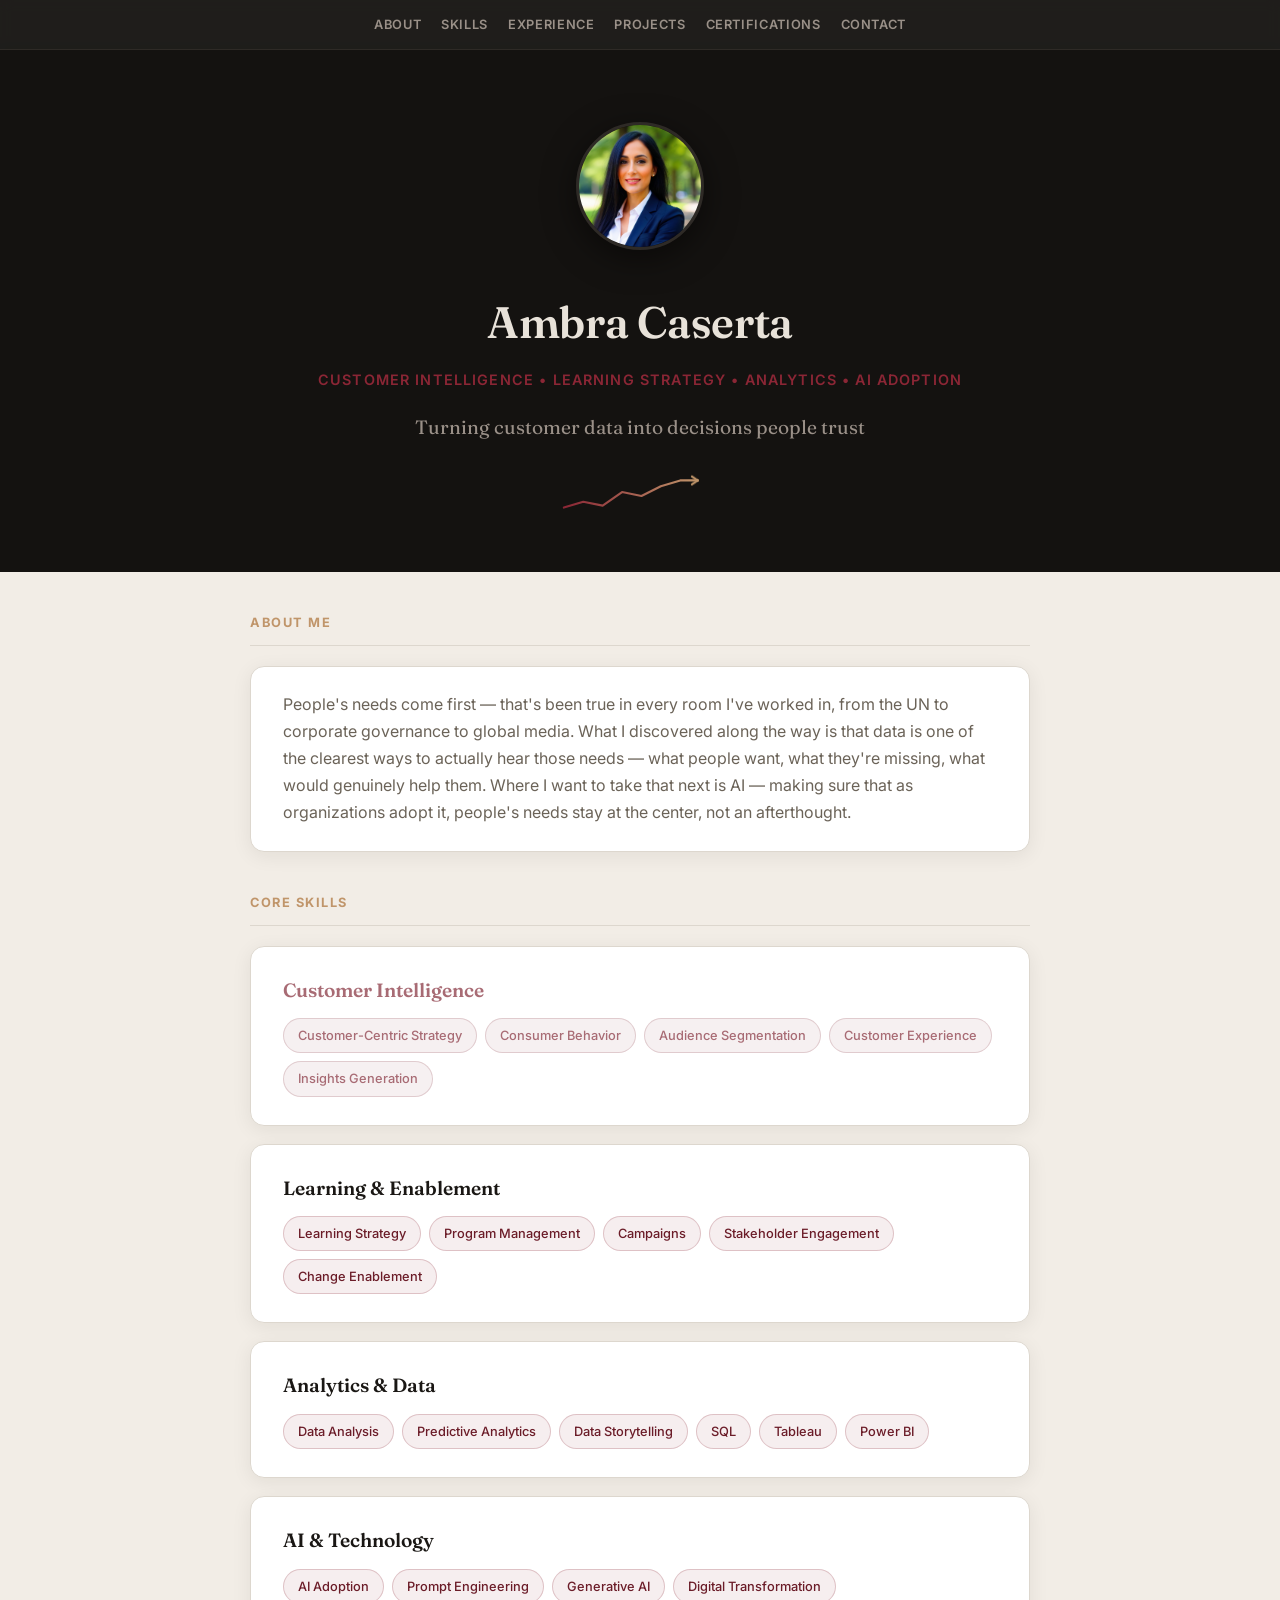
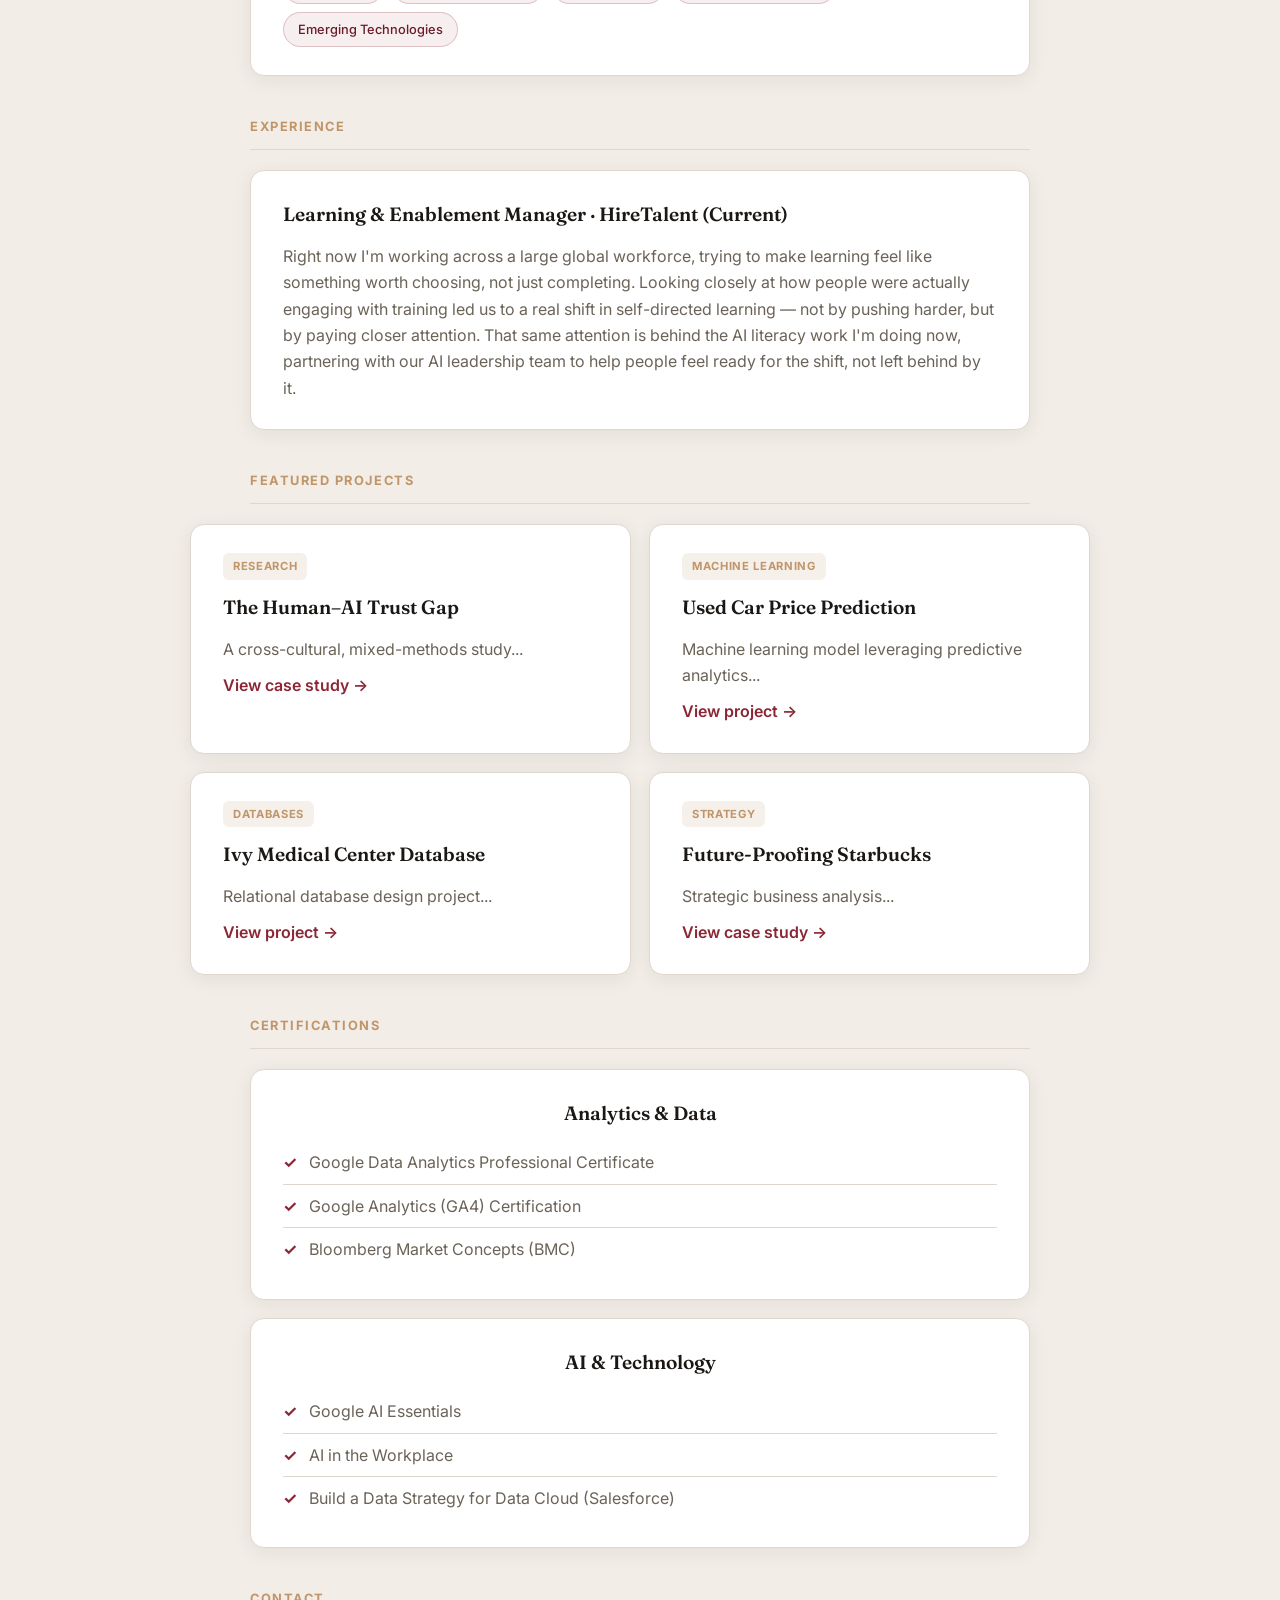
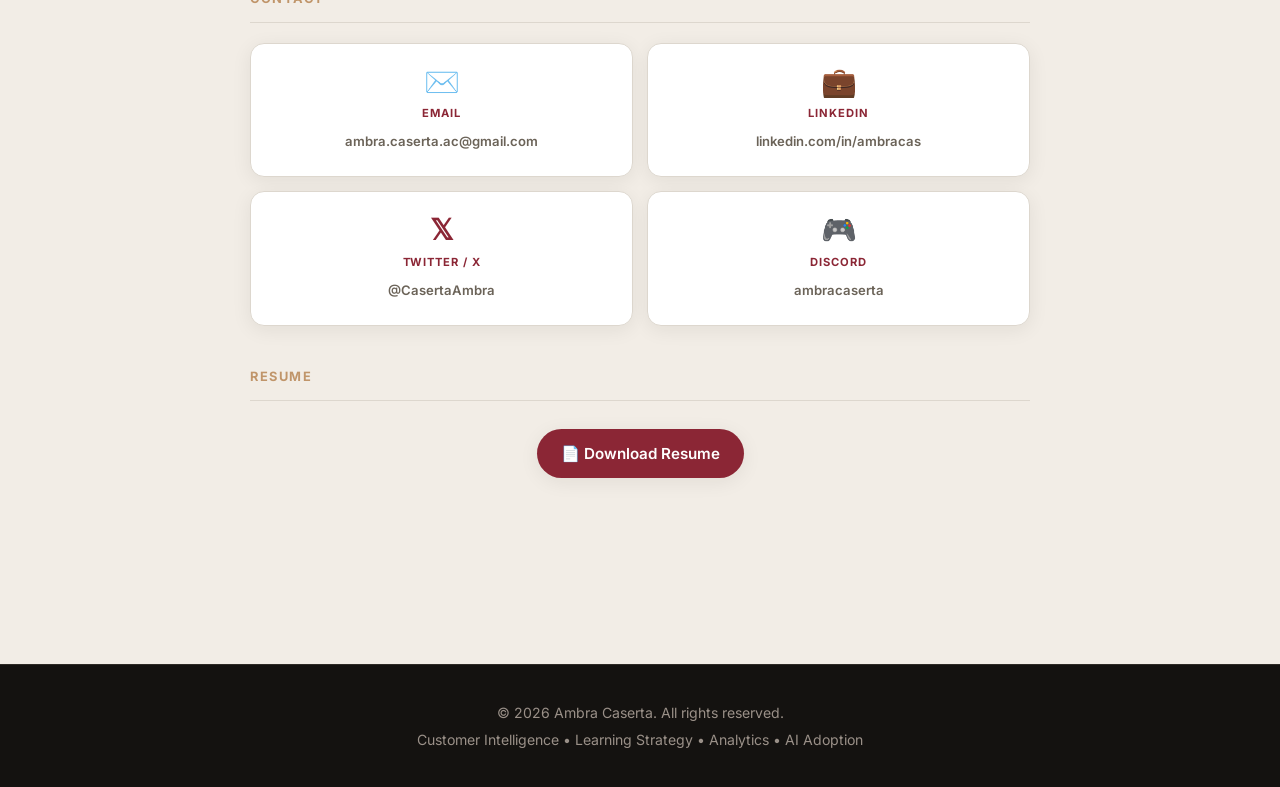
==== commit 5f888c56: "Update index.html" ====
--- a/index.html
+++ b/index.html
@@ -42,11 +42,11 @@
   in, from the UN to corporate governance to global media. What I discovered 
   along the way is that data is one of the clearest ways to actually hear 
   those needs — what people want, what they're missing, what would genuinely 
-  help them. That's what pulled me toward analytics in the first place, and 
-  it's what I still care about now, in Learning & Enablement. Where I want to 
-  take it next is AI — making sure that as organizations adopt it, people's 
-  needs stay at the center, not an afterthought.</p>
-</div>
+  help them. Where I want to take that next is AI — making sure that as 
+  organizations adopt it, people's needs stay at the center, not an 
+  afterthought.</p>
+</div>
+
 
 
     <!-- Skills -->
--- a/styles.css
+++ b/styles.css
@@ -171,7 +171,7 @@
    ============================================================ */
 h3 {
   max-width: var(--max-width);
-  margin: 64px auto 20px;
+  margin: 40px auto 20px;
   font-family: 'Inter', sans-serif;
   font-size: 0.8rem;
   font-weight: 700;
@@ -240,7 +240,14 @@
 
 /* ---------- About card ---------- */
 .about-card {
-  text-align: center;
+  max-width: var(--max-width);
+  margin: 0 auto;
+  text-align: left;
+  background: var(--bg-card);
+  border: 1px solid var(--border);
+  border-radius: var(--radius);
+  padding: 24px 32px;
+  box-shadow: var(--shadow);
 }
 
 .about-card p {
@@ -250,6 +257,7 @@
   font-size: 1rem;
   line-height: 1.7;
   color: var(--ink-soft);
+  margin: 0;
 }
 
 /* ============================================================
